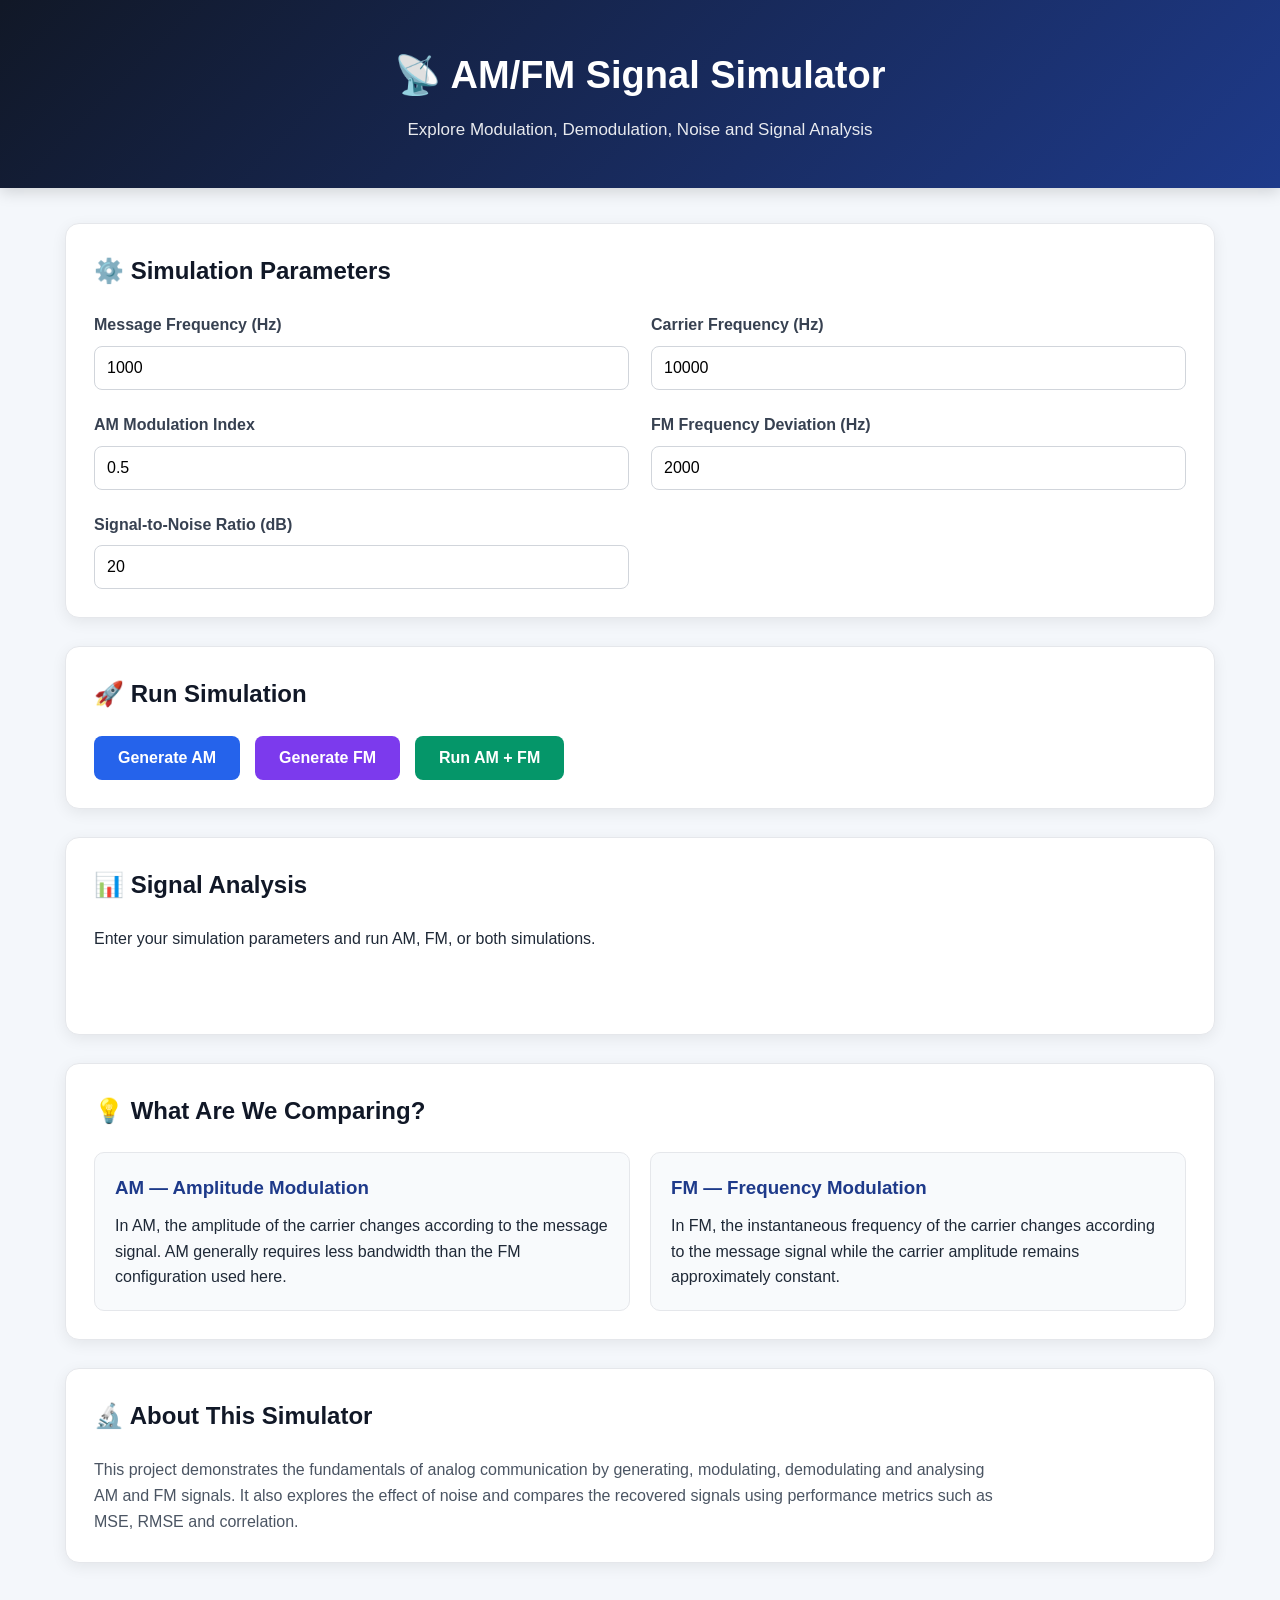
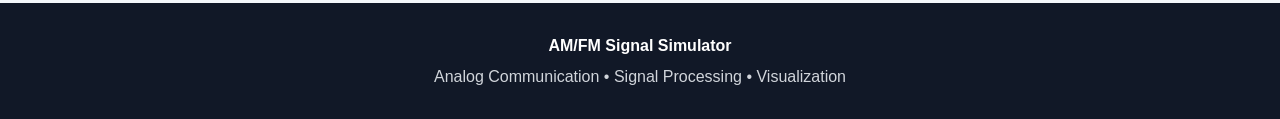
==== index.html @ a9221f55 "Move website files to repository root for GitHub Pages" ====
<!DOCTYPE html>
<html lang="en">

<head>
    <meta charset="UTF-8">
    <meta name="viewport" content="width=device-width, initial-scale=1.0">

    <title>AM/FM Signal Simulator</title>

    <link rel="stylesheet" href="style.css">
</head>

<body>

    <!-- ==========================================
         HEADER
    =========================================== -->

    <header>

        <div class="header-content">

            <h1>📡 AM/FM Signal Simulator</h1>

            <p>
                Explore Modulation, Demodulation,
                Noise and Signal Analysis
            </p>

        </div>

    </header>


    <main>

        <!-- ==========================================
             SIMULATION PARAMETERS
        =========================================== -->

        <section class="card">

            <h2>⚙️ Simulation Parameters</h2>

            <div class="controls">

                <div class="control">

                    <label for="messageFrequency">
                        Message Frequency (Hz)
                    </label>

                    <input
                        type="number"
                        id="messageFrequency"
                        value="1000"
                        min="1"
                    >

                </div>


                <div class="control">

                    <label for="carrierFrequency">
                        Carrier Frequency (Hz)
                    </label>

                    <input
                        type="number"
                        id="carrierFrequency"
                        value="10000"
                        min="1"
                    >

                </div>


                <div class="control">

                    <label for="amIndex">
                        AM Modulation Index
                    </label>

                    <input
                        type="number"
                        id="amIndex"
                        value="0.5"
                        min="0"
                        step="0.1"
                    >

                </div>


                <div class="control">

                    <label for="frequencyDeviation">
                        FM Frequency Deviation (Hz)
                    </label>

                    <input
                        type="number"
                        id="frequencyDeviation"
                        value="2000"
                        min="0"
                    >

                </div>


                <div class="control">

                    <label for="snr">
                        Signal-to-Noise Ratio (dB)
                    </label>

                    <input
                        type="number"
                        id="snr"
                        value="20"
                    >

                </div>

            </div>

        </section>


        <!-- ==========================================
             SIMULATION BUTTONS
        =========================================== -->

        <section class="card">

            <h2>🚀 Run Simulation</h2>

            <div class="buttons">

                <button
                    class="am-button"
                    onclick="runAM()"
                >
                    Generate AM
                </button>


                <button
                    class="fm-button"
                    onclick="runFM()"
                >
                    Generate FM
                </button>


                <button
                    class="both-button"
                    onclick="runBoth()"
                >
                    Run AM + FM
                </button>

            </div>

        </section>


        <!-- ==========================================
             RESULTS
        =========================================== -->

        <section class="card">

            <h2>📊 Signal Analysis</h2>

            <div id="results">

                <p>
                    Enter your simulation parameters and
                    run AM, FM, or both simulations.
                </p>

            </div>

        </section>


        <!-- ==========================================
             AM SECTION
        =========================================== -->

        <section class="card" id="amSection" style="display: none;">

            <h2>〰️ AM Signal Visualization</h2>

 <div class="graph-container">

    <div class="graph-box">
        <h3>Message Signal</h3>
        <canvas id="messageGraph"></canvas>
    </div>

    <div class="graph-box">
        <h3>AM Modulated Signal</h3>
        <canvas id="amGraph"></canvas>
    </div>

    <div class="graph-box">
        <h3>AM Signal with Noise</h3>
        <canvas id="amNoiseGraph"></canvas>
    </div>

    <div class="graph-box">
        <h3>AM Demodulated Signal</h3>
        <canvas id="amDemodulatedGraph"></canvas>
    </div>

    <div class="graph-box">
        <h3>AM Demodulated Signal with Noise</h3>
        <canvas id="amNoisyDemodulatedGraph"></canvas>
    </div>

</div>

            </div>

        </section>


        <!-- ==========================================
             FM SECTION
        =========================================== -->

        <section class="card" id="fmSection" style="display: none;">

            <h2>〰️ FM Signal Visualization</h2>

            <div class="graph-container">

    <div class="graph-box">
        <h3>Message Signal</h3>
        <canvas id="fmMessageGraph"></canvas>
    </div>

    <div class="graph-box">
        <h3>FM Modulated Signal</h3>
        <canvas id="fmGraph"></canvas>
    </div>

    <div class="graph-box">
        <h3>FM Signal with Noise</h3>
        <canvas id="fmNoiseGraph"></canvas>
    </div>

    <div class="graph-box">
        <h3>FM Demodulated Signal</h3>
        <canvas id="fmDemodulatedGraph"></canvas>
    </div>

    <div class="graph-box">
        <h3>FM Demodulated Signal with Noise</h3>
        <canvas id="fmNoisyDemodulatedGraph"></canvas>

                </div>

            </div>

        </section>


<!-- ==========================================
     COMPARISON SECTION
=========================================== -->

<section
    class="card"
    id="comparisonSection"
    style="display: none;"
>

    <h2>📊 AM vs FM Comparison</h2>

    <div class="graph-container">

        <div class="graph-box">

            <h3>
                Original vs AM vs FM Demodulated
            </h3>

            <canvas
                id="comparisonGraph"
            ></canvas>

        </div>


        <div class="graph-box">

            <h3>
                Noisy AM vs Noisy FM Recovery
            </h3>

            <canvas
                id="fmComparisonGraph"
            ></canvas>

        </div>

    </div>
<div class="graph-box">

    <h3>MSE Comparison</h3>

    <canvas id="mseComparisonGraph"></canvas>

</div>
<div class="graph-box">

    <h3>RMSE Comparison</h3>

    <canvas id="rmseComparisonGraph"></canvas>

</div>
<div class="graph-box">

    <h3>Correlation Comparison</h3>

    <canvas id="correlationComparisonGraph"></canvas>

</div>
<div class="graph-box">

    <h3>Noise Impact on Correlation</h3>

    <canvas id="noiseImpactGraph"></canvas>

</div>

<div class="final-result" id="finalResult">

    <h3>🏆 Final Result</h3>

    <p id="finalResultText">
        Run AM + FM to see the final comparison.
    </p>

</div>

</section>

        <!-- ==========================================
             EXPLANATION
        =========================================== -->

        <section class="card">

            <h2>💡 What Are We Comparing?</h2>

            <div class="explanation">

                <div>

                    <h3>AM — Amplitude Modulation</h3>

                    <p>
                        In AM, the amplitude of the carrier
                        changes according to the message signal.
                        AM generally requires less bandwidth
                        than the FM configuration used here.
                    </p>

                </div>


                <div>

                    <h3>FM — Frequency Modulation</h3>

                    <p>
                        In FM, the instantaneous frequency
                        of the carrier changes according to
                        the message signal while the carrier
                        amplitude remains approximately constant.
                    </p>

                </div>

            </div>

        </section>


        <!-- ==========================================
             PROJECT SUMMARY
        =========================================== -->

        <section class="card">

            <h2>🔬 About This Simulator</h2>

            <p class="about-text">

                This project demonstrates the fundamentals of
                analog communication by generating, modulating,
                demodulating and analysing AM and FM signals.

                It also explores the effect of noise and compares
                the recovered signals using performance metrics
                such as MSE, RMSE and correlation.

            </p>

        </section>

    </main>


    <!-- ==========================================
         FOOTER
    =========================================== -->

    <footer>

        <p>
            AM/FM Signal Simulator
        </p>

        <p>
            Analog Communication • Signal Processing • Visualization
        </p>

    </footer>


    <script src="script.js"></script>

</body>

</html>
---- style.css ----
/* ==========================================
   GLOBAL STYLES
========================================== */

* {
    box-sizing: border-box;
    margin: 0;
    padding: 0;
}

body {
    font-family: Arial, sans-serif;
    background: #f4f7fb;
    color: #1f2937;
    line-height: 1.6;
}


/* ==========================================
   HEADER
========================================== */

header {
    background: linear-gradient(
        135deg,
        #111827,
        #1e3a8a
    );

    color: white;
    text-align: center;

    padding: 45px 20px;

    box-shadow:
        0 4px 15px rgba(0, 0, 0, 0.15);
}

.header-content {
    max-width: 900px;
    margin: auto;
}

header h1 {
    font-size: 38px;
    margin-bottom: 10px;
}

header p {
    font-size: 17px;
    opacity: 0.9;
}


/* ==========================================
   MAIN CONTENT
========================================== */

main {
    width: 92%;
    max-width: 1150px;
    margin: 35px auto;
}


/* ==========================================
   CARDS
========================================== */

.card {
    background: white;

    padding: 28px;

    margin-bottom: 28px;

    border-radius: 14px;

    box-shadow:
        0 4px 15px rgba(0, 0, 0, 0.07);

    border: 1px solid #e5e7eb;
}

.card h2 {
    margin-bottom: 22px;

    color: #111827;

    font-size: 24px;
}


/* ==========================================
   SIMULATION CONTROLS
========================================== */

.controls {
    display: grid;

    grid-template-columns:
        repeat(2, 1fr);

    gap: 22px;
}

.control {
    display: flex;
    flex-direction: column;

    gap: 8px;
}

.control label {
    font-weight: bold;
    color: #374151;
}

.control input {
    padding: 12px;

    border:
        1px solid #d1d5db;

    border-radius: 8px;

    font-size: 16px;

    outline: none;

    transition: 0.2s;
}

.control input:focus {
    border-color: #2563eb;

    box-shadow:
        0 0 0 3px
        rgba(37, 99, 235, 0.12);
}


/* ==========================================
   BUTTONS
========================================== */

.buttons {
    display: flex;

    gap: 15px;

    flex-wrap: wrap;
}

button {
    padding: 13px 24px;

    border: none;

    border-radius: 8px;

    color: white;

    font-size: 16px;

    font-weight: bold;

    cursor: pointer;

    transition:
        transform 0.15s,
        box-shadow 0.15s,
        opacity 0.15s;
}

button:hover {
    transform: translateY(-2px);

    box-shadow:
        0 5px 12px
        rgba(0, 0, 0, 0.15);
}

button:active {
    transform: translateY(0);
}


/* AM button */

.am-button {
    background: #2563eb;
}

.am-button:hover {
    background: #1d4ed8;
}


/* FM button */

.fm-button {
    background: #7c3aed;
}

.fm-button:hover {
    background: #6d28d9;
}


/* Both button */

.both-button {
    background: #059669;
}

.both-button:hover {
    background: #047857;
}


/* ==========================================
   RESULTS
========================================== */

#results {
    min-height: 80px;
}

#results h2 {
    margin-bottom: 20px;
}

.result-grid {
    display: grid;

    grid-template-columns:
        repeat(3, 1fr);

    gap: 16px;
}

.result-card {
    background: #f8fafc;

    border:
        1px solid #e5e7eb;

    border-radius: 10px;

    padding: 18px;

    display: flex;

    flex-direction: column;

    gap: 5px;
}

.result-card span {
    color: #6b7280;

    font-size: 14px;
}

.result-card strong {
    font-size: 20px;

    color: #111827;
}


/* ==========================================
   COMPARISON TABLE
========================================== */

.comparison-table {
    overflow-x: auto;
}

.comparison-table table {
    width: 100%;

    border-collapse: collapse;

    margin-top: 10px;
}

.comparison-table th,
.comparison-table td {
    padding: 14px;

    text-align: center;

    border:
        1px solid #e5e7eb;
}

.comparison-table th {
    background: #1e3a8a;

    color: white;

    font-weight: bold;
}

.comparison-table td:first-child {
    font-weight: bold;

    text-align: left;

    background: #f8fafc;
}


/* ==========================================
   COMPARISON MESSAGE
========================================== */

.comparison-message {
    margin-top: 25px;

    padding: 20px;

    background: #eff6ff;

    border-left:
        5px solid #2563eb;

    border-radius: 8px;
}

.comparison-message h3 {
    margin-bottom: 10px;

    color: #1e3a8a;
}


/* ==========================================
   GRAPH SECTION
========================================== */

.graph-container {
    display: grid;

    grid-template-columns:
        1fr;

    gap: 25px;
}

.graph-box {
    background: #f8fafc;

    padding: 18px;

    border:
        1px solid #e5e7eb;

    border-radius: 10px;
}

.graph-box h3 {
    margin-bottom: 10px;

    color: #374151;

    font-size: 17px;
}

canvas {
    display: block;

    width: 100%;

    height: 300px;

    background: white;

    border-radius: 6px;
}


/* ==========================================
   EXPLANATION
========================================== */

.explanation {
    display: grid;

    grid-template-columns:
        repeat(2, 1fr);

    gap: 20px;
}

.explanation > div {
    background: #f8fafc;

    padding: 20px;

    border-radius: 10px;

    border:
        1px solid #e5e7eb;
}

.explanation h3 {
    margin-bottom: 10px;

    color: #1e3a8a;
}


/* ==========================================
   ABOUT SECTION
========================================== */

.about-text {
    color: #4b5563;

    font-size: 16px;

    max-width: 900px;
}


/* ==========================================
   FOOTER
========================================== */

footer {
    text-align: center;

    padding: 30px 20px;

    background: #111827;

    color: #d1d5db;

    margin-top: 40px;
}

footer p:first-child {
    font-weight: bold;

    color: white;

    margin-bottom: 5px;
}


/* ==========================================
   RESPONSIVE DESIGN
========================================== */

@media (max-width: 800px) {

    header h1 {
        font-size: 30px;
    }

    .controls {
        grid-template-columns: 1fr;
    }

    .result-grid {
        grid-template-columns:
            repeat(2, 1fr);
    }

    .explanation {
        grid-template-columns: 1fr;
    }
}


@media (max-width: 550px) {

    main {
        width: 95%;
    }

    .card {
        padding: 20px;
    }

    header {
        padding: 35px 15px;
    }

    header h1 {
        font-size: 25px;
    }

    .buttons {
        flex-direction: column;
    }

    button {
        width: 100%;
    }

    .result-grid {
        grid-template-columns: 1fr;
    }

    canvas {
        height: 250px;
    }
}
/* ==========================================
   FINAL RESULT CARD
========================================== */

.final-result {
    margin-top: 30px;
    padding: 24px;

    background: #f0fdf4;

    border: 1px solid #86efac;
    border-left: 6px solid #22c55e;

    border-radius: 12px;

    text-align: center;
}

.final-result h3 {
    margin-bottom: 10px;

    color: #166534;

    font-size: 22px;
}

.final-result p {
    color: #374151;

    font-size: 16px;

    line-height: 1.6;
}
/* ==========================================
   FINAL RESULT STATES
========================================== */

.final-result.fm-winner {
    background: #f0fdf4;
    border-color: #86efac;
    border-left-color: #22c55e;
}

.final-result.fm-winner h3 {
    color: #166534;
}


.final-result.am-winner {
    background: #faf5ff;
    border-color: #d8b4fe;
    border-left-color: #a855f7;
}

.final-result.am-winner h3 {
    color: #7e22ce;
}
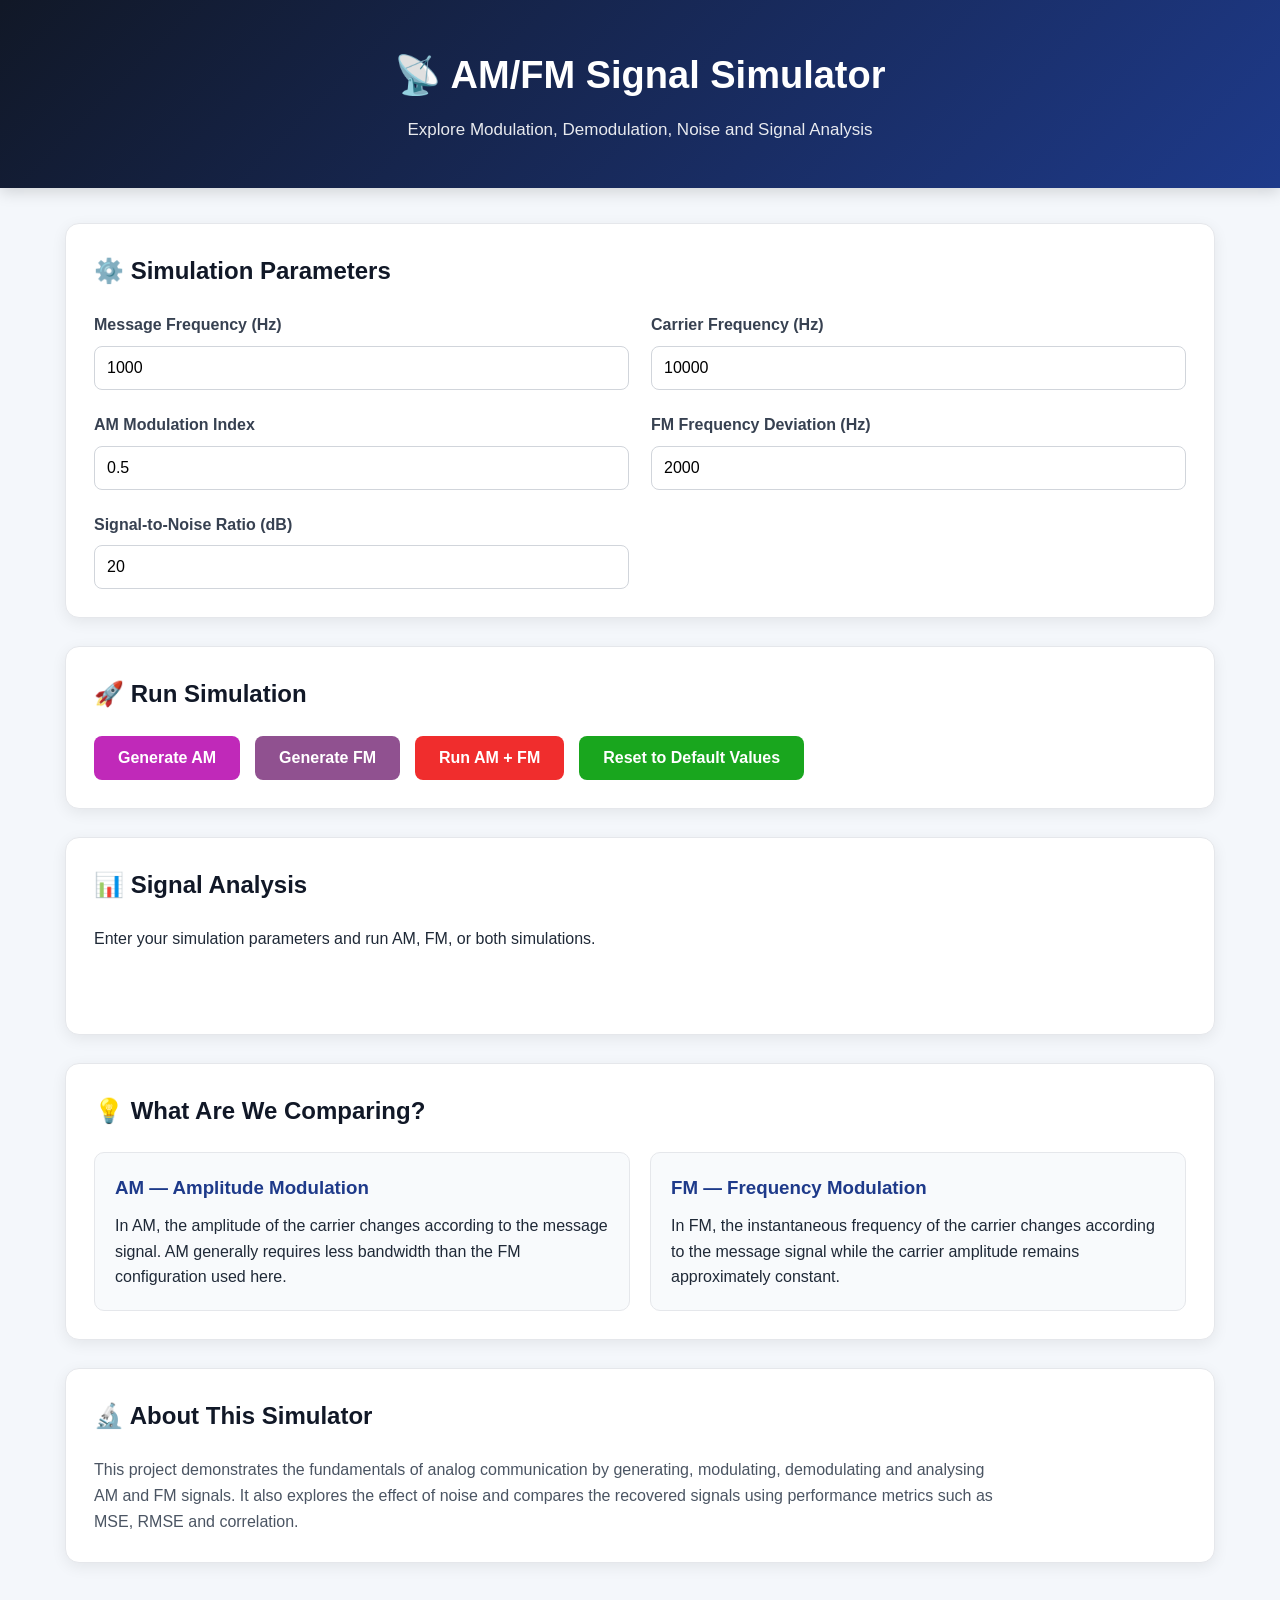
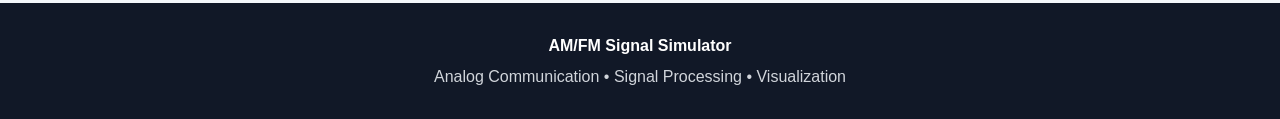
==== commit d4088619: "Add reset button and update graph styling" ====
--- a/index.html
+++ b/index.html
@@ -161,6 +161,13 @@
                     Run AM + FM
                 </button>
 
+            <button
+    class="reset-button"
+    onclick="resetParameters()"
+>
+    Reset to Default Values
+</button>
+
             </div>
 
         </section>
--- a/style.css
+++ b/style.css
@@ -132,7 +132,7 @@
 }
 
 .control input:focus {
-    border-color: #2563eb;
+    border-color: #1875ab;
 
     box-shadow:
         0 0 0 3px
@@ -189,18 +189,18 @@
 /* AM button */
 
 .am-button {
-    background: #2563eb;
+    background: #c029b9;
 }
 
 .am-button:hover {
-    background: #1d4ed8;
+    background: #8aa0db;
 }
 
 
 /* FM button */
 
 .fm-button {
-    background: #7c3aed;
+    background: #905190;
 }
 
 .fm-button:hover {
@@ -211,7 +211,7 @@
 /* Both button */
 
 .both-button {
-    background: #059669;
+    background: #f02d2d;
 }
 
 .both-button:hover {
@@ -566,4 +566,15 @@
 
 .final-result.am-winner h3 {
     color: #7e22ce;
+}
+/* ==========================================
+   RESET BUTTON
+========================================== */
+
+.reset-button {
+    background: #19a61e;
+}
+
+.reset-button:hover {
+    background: #7565a3;
 }
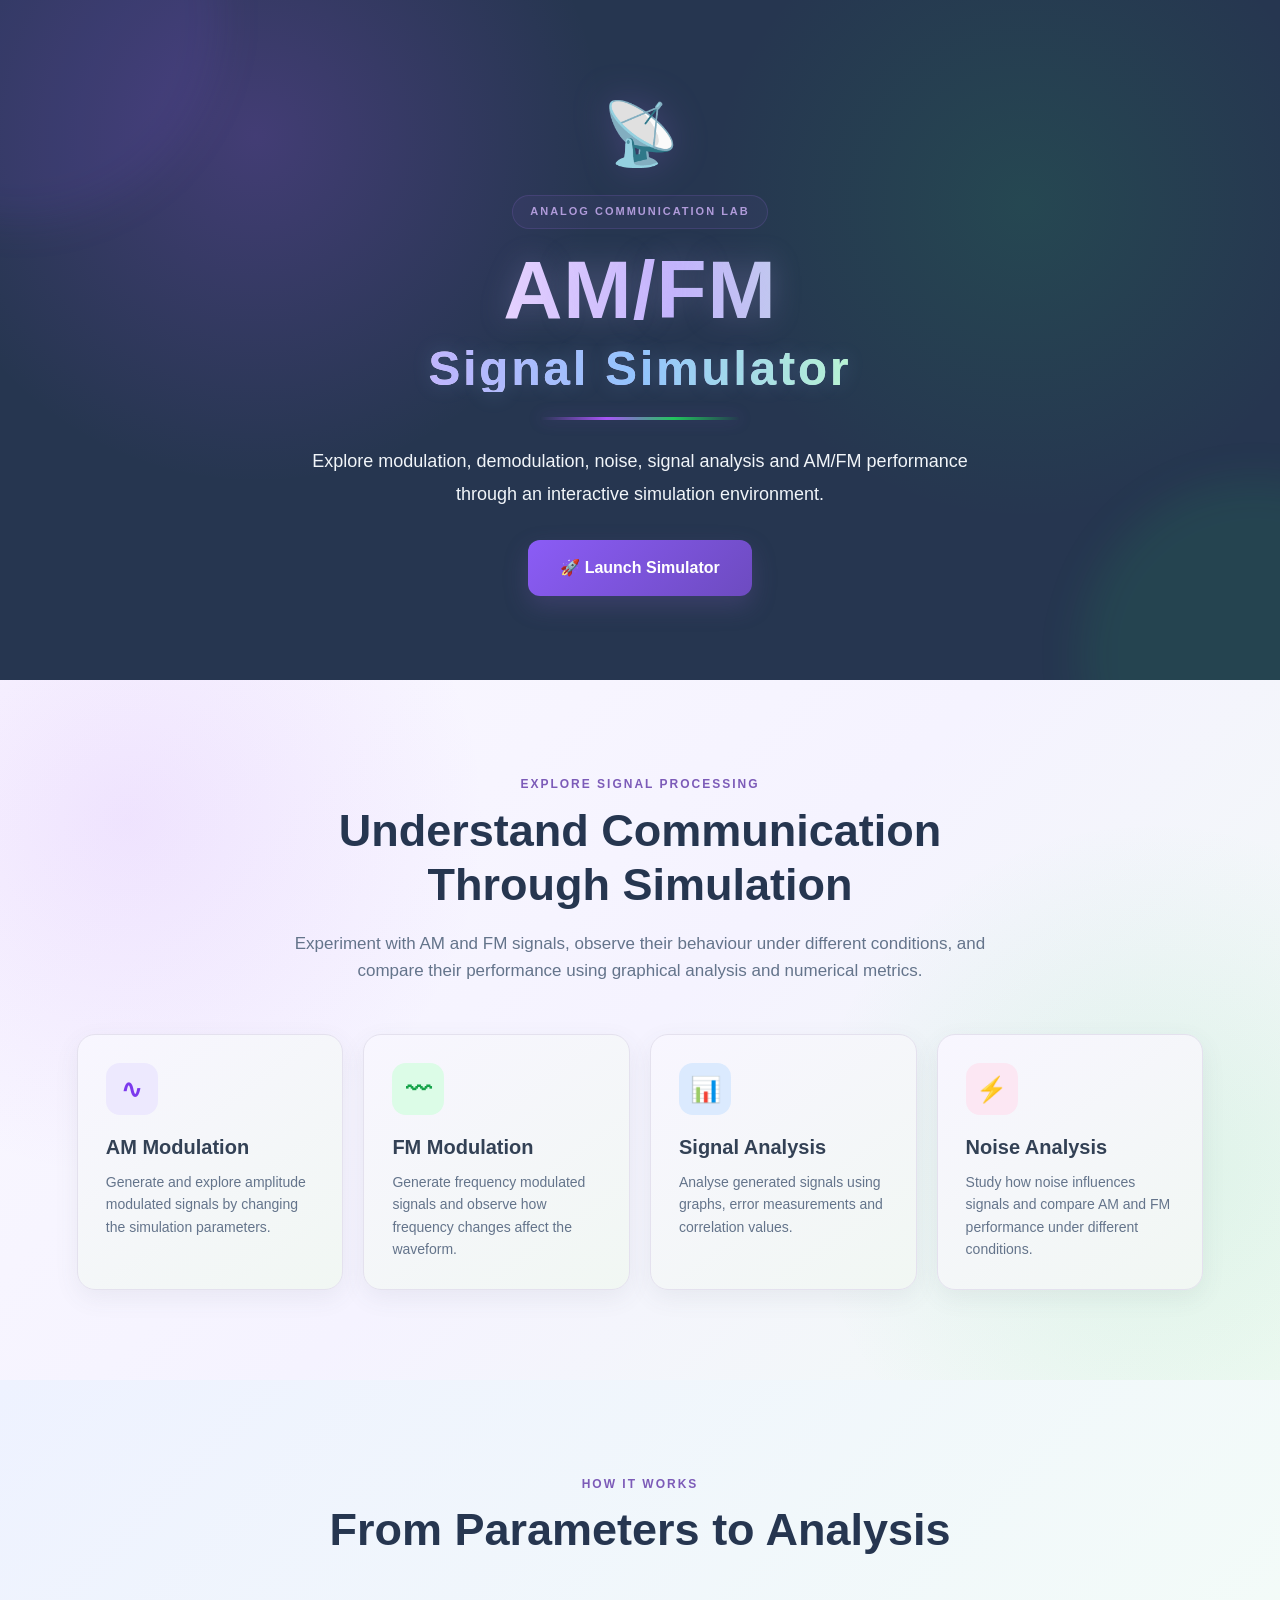
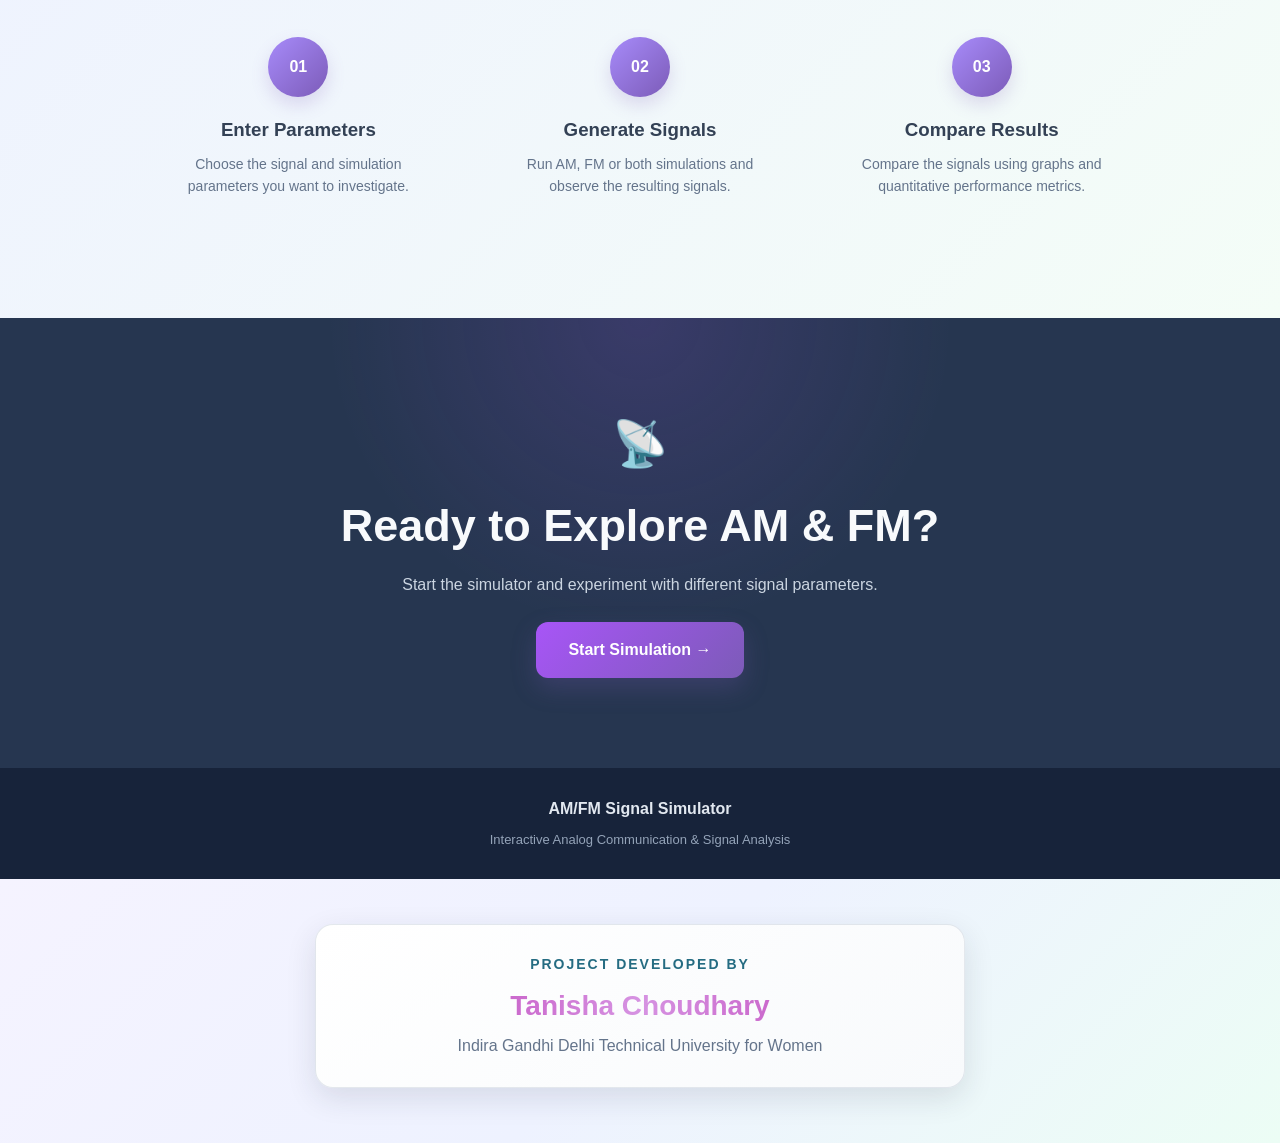
==== commit d9f12cc1: "description" ====
--- a/index.html
+++ b/index.html
@@ -7,421 +7,265 @@
 
     <title>AM/FM Signal Simulator</title>
 
-    <link rel="stylesheet" href="style.css">
+    <link rel="stylesheet" href="landing.css">
 </head>
 
 <body>
 
     <!-- ==========================================
-         HEADER
-    =========================================== -->
-
-    <header>
-
-        <div class="header-content">
-
-            <h1>📡 AM/FM Signal Simulator</h1>
+         HERO SECTION
+    =========================================== -->
+
+    <section class="hero">
+
+        <div class="hero-content">
+
+            <div class="hero-icon">
+                📡
+            </div>
+
+            <div class="badge">
+                ANALOG COMMUNICATION LAB
+            </div>
+
+            <h1>
+                AM/FM
+                <span>Signal Simulator</span>
+            </h1>
+
+            <div class="title-line"></div>
+
+            <p class="hero-description">
+                Explore modulation, demodulation, noise,
+                signal analysis and AM/FM performance
+                through an interactive simulation environment.
+            </p>
+
+            <a href="simulator.html" class="launch-button">
+                🚀 Launch Simulator
+            </a>
+
+        </div>
+
+    </section>
+
+
+    <!-- ==========================================
+         INTRODUCTION
+    =========================================== -->
+
+    <section class="intro">
+
+        <div class="section-heading">
+
+            <span>EXPLORE SIGNAL PROCESSING</span>
+
+            <h2>
+                Understand Communication
+                Through Simulation
+            </h2>
 
             <p>
-                Explore Modulation, Demodulation,
-                Noise and Signal Analysis
+                Experiment with AM and FM signals, observe
+                their behaviour under different conditions,
+                and compare their performance using
+                graphical analysis and numerical metrics.
             </p>
 
         </div>
 
-    </header>
-
-
-    <main>
 
         <!-- ==========================================
-             SIMULATION PARAMETERS
+             FEATURE CARDS
         =========================================== -->
 
-        <section class="card">
-
-            <h2>⚙️ Simulation Parameters</h2>
-
-            <div class="controls">
-
-                <div class="control">
-
-                    <label for="messageFrequency">
-                        Message Frequency (Hz)
-                    </label>
-
-                    <input
-                        type="number"
-                        id="messageFrequency"
-                        value="1000"
-                        min="1"
-                    >
-
-                </div>
-
-
-                <div class="control">
-
-                    <label for="carrierFrequency">
-                        Carrier Frequency (Hz)
-                    </label>
-
-                    <input
-                        type="number"
-                        id="carrierFrequency"
-                        value="10000"
-                        min="1"
-                    >
-
-                </div>
-
-
-                <div class="control">
-
-                    <label for="amIndex">
-                        AM Modulation Index
-                    </label>
-
-                    <input
-                        type="number"
-                        id="amIndex"
-                        value="0.5"
-                        min="0"
-                        step="0.1"
-                    >
-
-                </div>
-
-
-                <div class="control">
-
-                    <label for="frequencyDeviation">
-                        FM Frequency Deviation (Hz)
-                    </label>
-
-                    <input
-                        type="number"
-                        id="frequencyDeviation"
-                        value="2000"
-                        min="0"
-                    >
-
-                </div>
-
-
-                <div class="control">
-
-                    <label for="snr">
-                        Signal-to-Noise Ratio (dB)
-                    </label>
-
-                    <input
-                        type="number"
-                        id="snr"
-                        value="20"
-                    >
-
-                </div>
-
-            </div>
-
-        </section>
-
-
-        <!-- ==========================================
-             SIMULATION BUTTONS
-        =========================================== -->
-
-        <section class="card">
-
-            <h2>🚀 Run Simulation</h2>
-
-            <div class="buttons">
-
-                <button
-                    class="am-button"
-                    onclick="runAM()"
-                >
-                    Generate AM
-                </button>
-
-
-                <button
-                    class="fm-button"
-                    onclick="runFM()"
-                >
-                    Generate FM
-                </button>
-
-
-                <button
-                    class="both-button"
-                    onclick="runBoth()"
-                >
-                    Run AM + FM
-                </button>
-
-            <button
-    class="reset-button"
-    onclick="resetParameters()"
->
-    Reset to Default Values
-</button>
-
-            </div>
-
-        </section>
-
-
-        <!-- ==========================================
-             RESULTS
-        =========================================== -->
-
-        <section class="card">
-
-            <h2>📊 Signal Analysis</h2>
-
-            <div id="results">
-
-                <p>
-                    Enter your simulation parameters and
-                    run AM, FM, or both simulations.
-                </p>
-
-            </div>
-
-        </section>
-
-
-        <!-- ==========================================
-             AM SECTION
-        =========================================== -->
-
-        <section class="card" id="amSection" style="display: none;">
-
-            <h2>〰️ AM Signal Visualization</h2>
-
- <div class="graph-container">
-
-    <div class="graph-box">
-        <h3>Message Signal</h3>
-        <canvas id="messageGraph"></canvas>
-    </div>
-
-    <div class="graph-box">
-        <h3>AM Modulated Signal</h3>
-        <canvas id="amGraph"></canvas>
-    </div>
-
-    <div class="graph-box">
-        <h3>AM Signal with Noise</h3>
-        <canvas id="amNoiseGraph"></canvas>
-    </div>
-
-    <div class="graph-box">
-        <h3>AM Demodulated Signal</h3>
-        <canvas id="amDemodulatedGraph"></canvas>
-    </div>
-
-    <div class="graph-box">
-        <h3>AM Demodulated Signal with Noise</h3>
-        <canvas id="amNoisyDemodulatedGraph"></canvas>
-    </div>
-
-</div>
-
-            </div>
-
-        </section>
-
-
-        <!-- ==========================================
-             FM SECTION
-        =========================================== -->
-
-        <section class="card" id="fmSection" style="display: none;">
-
-            <h2>〰️ FM Signal Visualization</h2>
-
-            <div class="graph-container">
-
-    <div class="graph-box">
-        <h3>Message Signal</h3>
-        <canvas id="fmMessageGraph"></canvas>
-    </div>
-
-    <div class="graph-box">
-        <h3>FM Modulated Signal</h3>
-        <canvas id="fmGraph"></canvas>
-    </div>
-
-    <div class="graph-box">
-        <h3>FM Signal with Noise</h3>
-        <canvas id="fmNoiseGraph"></canvas>
-    </div>
-
-    <div class="graph-box">
-        <h3>FM Demodulated Signal</h3>
-        <canvas id="fmDemodulatedGraph"></canvas>
-    </div>
-
-    <div class="graph-box">
-        <h3>FM Demodulated Signal with Noise</h3>
-        <canvas id="fmNoisyDemodulatedGraph"></canvas>
-
-                </div>
-
-            </div>
-
-        </section>
-
-
-<!-- ==========================================
-     COMPARISON SECTION
-=========================================== -->
-
-<section
-    class="card"
-    id="comparisonSection"
-    style="display: none;"
->
-
-    <h2>📊 AM vs FM Comparison</h2>
-
-    <div class="graph-container">
-
-        <div class="graph-box">
-
-            <h3>
-                Original vs AM vs FM Demodulated
-            </h3>
-
-            <canvas
-                id="comparisonGraph"
-            ></canvas>
-
-        </div>
-
-
-        <div class="graph-box">
-
-            <h3>
-                Noisy AM vs Noisy FM Recovery
-            </h3>
-
-            <canvas
-                id="fmComparisonGraph"
-            ></canvas>
-
-        </div>
-
-    </div>
-<div class="graph-box">
-
-    <h3>MSE Comparison</h3>
-
-    <canvas id="mseComparisonGraph"></canvas>
-
-</div>
-<div class="graph-box">
-
-    <h3>RMSE Comparison</h3>
-
-    <canvas id="rmseComparisonGraph"></canvas>
-
-</div>
-<div class="graph-box">
-
-    <h3>Correlation Comparison</h3>
-
-    <canvas id="correlationComparisonGraph"></canvas>
-
-</div>
-<div class="graph-box">
-
-    <h3>Noise Impact on Correlation</h3>
-
-    <canvas id="noiseImpactGraph"></canvas>
-
-</div>
-
-<div class="final-result" id="finalResult">
-
-    <h3>🏆 Final Result</h3>
-
-    <p id="finalResultText">
-        Run AM + FM to see the final comparison.
-    </p>
-
-</div>
-
-</section>
-
-        <!-- ==========================================
-             EXPLANATION
-        =========================================== -->
-
-        <section class="card">
-
-            <h2>💡 What Are We Comparing?</h2>
-
-            <div class="explanation">
-
-                <div>
-
-                    <h3>AM — Amplitude Modulation</h3>
-
-                    <p>
-                        In AM, the amplitude of the carrier
-                        changes according to the message signal.
-                        AM generally requires less bandwidth
-                        than the FM configuration used here.
-                    </p>
-
-                </div>
-
-
-                <div>
-
-                    <h3>FM — Frequency Modulation</h3>
-
-                    <p>
-                        In FM, the instantaneous frequency
-                        of the carrier changes according to
-                        the message signal while the carrier
-                        amplitude remains approximately constant.
-                    </p>
-
-                </div>
-
-            </div>
-
-        </section>
-
-
-        <!-- ==========================================
-             PROJECT SUMMARY
-        =========================================== -->
-
-        <section class="card">
-
-            <h2>🔬 About This Simulator</h2>
-
-            <p class="about-text">
-
-                This project demonstrates the fundamentals of
-                analog communication by generating, modulating,
-                demodulating and analysing AM and FM signals.
-
-                It also explores the effect of noise and compares
-                the recovered signals using performance metrics
-                such as MSE, RMSE and correlation.
-
+        <div class="features">
+
+            <a href="https://en.wikipedia.org/wiki/Amplitude_modulation"
+               target="_blank"
+               class="feature-card">
+
+                <div class="feature-icon purple">
+                    ∿
+                </div>
+
+                <h3>AM Modulation</h3>
+
+                <p>
+                    Generate and explore amplitude
+                    modulated signals by changing
+                    the simulation parameters.
+                </p>
+
+            </a>
+
+
+            <a href="https://en.wikipedia.org/wiki/Frequency_modulation"
+               target="_blank"
+               class="feature-card">
+
+                <div class="feature-icon green">
+                    〰
+                </div>
+
+                <h3>FM Modulation</h3>
+
+                <p>
+                    Generate frequency modulated
+                    signals and observe how frequency
+                    changes affect the waveform.
+                </p>
+
+            </a>
+
+
+            <a href="https://en.wikipedia.org/wiki/Signal_processing"
+               target="_blank"
+               class="feature-card">
+
+                <div class="feature-icon blue">
+                    📊
+                </div>
+
+                <h3>Signal Analysis</h3>
+
+                <p>
+                    Analyse generated signals using
+                    graphs, error measurements and
+                    correlation values.
+                </p>
+
+            </a>
+
+
+            <a href="https://en.wikipedia.org/wiki/Noise"
+               target="_blank"
+               class="feature-card">
+
+                <div class="feature-icon pink">
+                    ⚡
+                </div>
+
+                <h3>Noise Analysis</h3>
+
+                <p>
+                    Study how noise influences signals
+                    and compare AM and FM performance
+                    under different conditions.
+                </p>
+
+            </a>
+
+        </div>
+
+    </section>
+
+
+    <!-- ==========================================
+         HOW IT WORKS
+    =========================================== -->
+
+    <section class="process">
+
+        <div class="section-heading">
+
+            <span>HOW IT WORKS</span>
+
+            <h2>
+                From Parameters to Analysis
+            </h2>
+
+        </div>
+
+
+        <div class="steps">
+
+            <div class="step">
+
+                <div class="step-number">
+                    01
+                </div>
+
+                <h3>
+                    Enter Parameters
+                </h3>
+
+                <p>
+                    Choose the signal and simulation
+                    parameters you want to investigate.
+                </p>
+
+            </div>
+
+
+            <div class="step">
+
+                <div class="step-number">
+                    02
+                </div>
+
+                <h3>
+                    Generate Signals
+                </h3>
+
+                <p>
+                    Run AM, FM or both simulations
+                    and observe the resulting signals.
+                </p>
+
+            </div>
+
+
+            <div class="step">
+
+                <div class="step-number">
+                    03
+                </div>
+
+                <h3>
+                    Compare Results
+                </h3>
+
+                <p>
+                    Compare the signals using graphs
+                    and quantitative performance metrics.
+                </p>
+
+            </div>
+
+        </div>
+
+    </section>
+
+
+    <!-- ==========================================
+         CALL TO ACTION
+    =========================================== -->
+
+    <section class="cta">
+
+        <div class="cta-content">
+
+            <div class="cta-icon">
+                📡
+            </div>
+
+            <h2>
+                Ready to Explore AM & FM?
+            </h2>
+
+            <p>
+                Start the simulator and experiment
+                with different signal parameters.
             </p>
 
-        </section>
-
-    </main>
+            <a href="simulator.html" class="launch-button">
+                Start Simulation →
+            </a>
+
+        </div>
+
+    </section>
 
 
     <!-- ==========================================
@@ -434,14 +278,21 @@
             AM/FM Signal Simulator
         </p>
 
-        <p>
-            Analog Communication • Signal Processing • Visualization
-        </p>
+        <span>
+            Interactive Analog Communication & Signal Analysis
+        </span>
 
     </footer>
 
-
-    <script src="script.js"></script>
+    <section class="developer-section">
+        <div class="developer-card">
+            <div class="developer-label">PROJECT DEVELOPED BY</div>
+
+            <h2>Tanisha Choudhary</h2>
+
+            <p>Indira Gandhi Delhi Technical University for Women</p>
+        </div>
+    </section>
 
 </body>
 
--- a/landing.css
+++ b/landing.css
@@ -0,0 +1,823 @@
+/* ==========================================
+   GLOBAL
+========================================== */
+
+* {
+    box-sizing: border-box;
+    margin: 0;
+    padding: 0;
+}
+
+html {
+    scroll-behavior: smooth;
+}
+
+body {
+    font-family: "Segoe UI", Arial, sans-serif;
+
+    color: #1f2937;
+
+    background:
+        linear-gradient(
+            135deg,
+            #f3f0ff,
+            #eef7f1
+        );
+
+    line-height: 1.6;
+}
+
+
+/* ==========================================
+   HERO
+========================================== */
+
+.hero {
+    min-height: 680px;
+
+    display: flex;
+
+    align-items: center;
+
+    justify-content: center;
+
+    text-align: center;
+
+    position: relative;
+
+    overflow: hidden;
+
+    background:
+    radial-gradient(
+        circle at 20% 20%,
+        rgba(168, 85, 247, 0.22),
+        transparent 30%
+    ),
+    radial-gradient(
+        circle at 80% 30%,
+        rgba(34, 197, 94, 0.12),
+        transparent 28%
+    ),
+    #263650;
+
+    padding: 80px 20px;
+}
+
+
+/* Decorative circles */
+
+.hero::before,
+.hero::after {
+    content: "";
+
+    position: absolute;
+
+    border-radius: 50%;
+
+    pointer-events: none;
+}
+
+.hero::before {
+    width: 400px;
+    height: 400px;
+
+    left: -180px;
+    top: -180px;
+
+    background:
+        rgba(139, 92, 246, 0.10);
+
+    filter: blur(20px);
+}
+
+.hero::after {
+    width: 350px;
+    height: 350px;
+
+    right: -150px;
+    bottom: -150px;
+
+    background:
+        rgba(34, 197, 94, 0.10);
+
+    filter: blur(20px);
+}
+
+
+.hero-content {
+    position: relative;
+
+    z-index: 2;
+
+    max-width: 900px;
+}
+
+
+/* ==========================================
+   HERO ICON
+========================================== */
+
+.hero-icon {
+    font-size: 62px;
+
+    margin-bottom: 12px;
+
+    filter:
+        drop-shadow(
+            0 0 18px
+            rgba(124, 92, 184, 0.35)
+        );
+
+    animation:
+        pulse 2.5s ease-in-out infinite;
+}
+
+
+/* ==========================================
+   BADGE
+========================================== */
+
+.badge {
+    display: inline-block;
+
+    padding: 7px 17px;
+
+    margin-bottom: 20px;
+
+    border-radius: 50px;
+
+    background:
+        rgba(124, 92, 184, 0.09);
+
+    border:
+        1px solid
+        rgba(124, 92, 184, 0.25);
+
+    color: #b09bda;
+
+    font-size: 11px;
+
+    font-weight: 800;
+
+    letter-spacing: 2px;
+}
+
+
+/* ==========================================
+   HERO TITLE
+========================================== */
+
+.hero h1 {
+    display: flex;
+    flex-direction: column;
+    align-items: center;
+
+    gap: 4px;
+
+    font-size: clamp(48px, 8vw, 82px);
+
+    line-height: 1;
+
+    font-weight: 900;
+
+    letter-spacing: 1px;
+
+    background:
+        linear-gradient(
+            90deg,
+            #ffffff 0%,
+            #e9d5ff 30%,
+            #c4b5fd 55%,
+            #bbf7d0 100%
+        );
+
+    -webkit-background-clip: text;
+    background-clip: text;
+
+    -webkit-text-fill-color: transparent;
+
+    text-shadow:
+        0 0 30px
+        rgba(196, 181, 253, 0.25);
+}
+
+.hero h1 span {
+    font-size: 0.58em;
+
+    margin-top: 10px;
+
+    letter-spacing: 3px;
+
+    background:
+        linear-gradient(
+            90deg,
+            #c4b5fd,
+            #93c5fd,
+            #bbf7d0
+        );
+
+    -webkit-background-clip: text;
+    background-clip: text;
+
+    -webkit-text-fill-color: transparent;
+
+    text-shadow:
+        0 0 20px
+        rgba(147, 197, 253, 0.22);
+}
+
+
+/* ==========================================
+   TITLE LINE
+========================================== */
+
+.title-line {
+    width: 200px;
+
+    height: 3px;
+
+    margin: 25px auto;
+
+    border-radius: 50px;
+
+    background:
+        linear-gradient(
+            90deg,
+            transparent,
+            #a855f7,
+            #22c55e,
+            transparent
+        );
+
+    box-shadow:
+        0 0 15px
+        rgba(168, 85, 247, 0.25);
+}
+
+
+/* ==========================================
+   DESCRIPTION
+========================================== */
+
+.hero-description {
+    max-width: 700px;
+
+    margin: auto;
+
+    color: #f1f5f9;
+
+    font-size: 18px;
+
+    line-height: 1.8;
+}
+
+
+/* ==========================================
+   LAUNCH BUTTON
+========================================== */
+
+.launch-button {
+    display: inline-block;
+
+    margin-top: 30px;
+
+    padding: 15px 32px;
+
+    border-radius: 12px;
+
+    text-decoration: none;
+
+    color: white;
+
+    font-size: 16px;
+
+    font-weight: 800;
+
+    background:
+        linear-gradient(
+            135deg,
+            #8b5cf6,
+            #6d4bc0
+        );
+
+    box-shadow:
+        0 10px 25px
+        rgba(124, 92, 184, 0.25);
+
+    transition:
+        transform 0.2s,
+        box-shadow 0.2s;
+}
+
+.launch-button:hover {
+    transform: translateY(-4px);
+
+    box-shadow:
+        0 15px 30px
+        rgba(124, 92, 184, 0.32);
+}
+
+
+/* ==========================================
+   INTRO
+========================================== */
+
+.intro {
+    padding: 90px 6%;
+
+    background:
+        radial-gradient(
+            circle at 10% 20%,
+            rgba(168, 85, 247, 0.12),
+            transparent 28%
+        ),
+        radial-gradient(
+            circle at 90% 70%,
+            rgba(34, 197, 94, 0.10),
+            transparent 28%
+        ),
+        linear-gradient(
+            135deg,
+            #faf8ff,
+            #f5f3ff 50%,
+            #f1faf4
+        );
+
+    position: relative;
+
+    overflow: hidden;
+}
+
+.section-heading {
+    max-width: 750px;
+
+    margin: 0 auto 50px;
+
+    text-align: center;
+}
+
+.section-heading > span {
+    color: #7c5bb8;
+
+    font-size: 12px;
+
+    font-weight: 800;
+
+    letter-spacing: 2px;
+}
+
+.section-heading h2 {
+    margin-top: 8px;
+
+    font-size:
+        clamp(30px, 5vw, 45px);
+
+    color: #263650;
+
+    line-height: 1.2;
+}
+
+.section-heading p {
+    margin-top: 18px;
+
+    color: #64748b;
+
+    font-size: 17px;
+}
+
+
+/* ==========================================
+   FEATURE CARDS
+========================================== */
+
+.features {
+    max-width: 1150px;
+
+    margin: auto;
+
+    display: grid;
+
+    grid-template-columns:
+        repeat(4, 1fr);
+
+    gap: 20px;
+}
+
+.feature-card {
+    padding: 28px;
+
+    border-radius: 18px;
+
+    background:
+        linear-gradient(
+            145deg,
+            #f8f6ff,
+            #f1f7f3
+        );
+
+    border:
+        1px solid #e4e1ee;
+
+    box-shadow:
+        0 8px 25px
+        rgba(71, 85, 105, 0.08);
+
+    transition:
+        transform 0.2s,
+        box-shadow 0.2s;
+}
+
+.feature-card:hover {
+    transform: translateY(-7px);
+
+    box-shadow:
+        0 15px 30px
+        rgba(71, 85, 105, 0.13);
+}
+
+.feature-card h3 {
+    margin: 16px 0 8px;
+
+    color: #334155;
+
+    font-size: 20px;
+}
+
+.feature-card p {
+    color: #64748b;
+
+    font-size: 14px;
+}
+
+
+/* ==========================================
+   FEATURE ICONS
+========================================== */
+
+.feature-icon {
+    width: 52px;
+    height: 52px;
+
+    display: flex;
+
+    align-items: center;
+
+    justify-content: center;
+
+    border-radius: 14px;
+
+    font-size: 25px;
+
+    font-weight: bold;
+}
+
+.feature-icon.purple {
+    background: #ede9fe;
+    color: #7c3aed;
+}
+
+.feature-icon.green {
+    background: #dcfce7;
+    color: #16a34a;
+}
+
+.feature-icon.blue {
+    background: #dbeafe;
+    color: #2563eb;
+}
+
+.feature-icon.pink {
+    background: #fce7f3;
+    color: #db2777;
+}
+
+
+/* ==========================================
+   PROCESS
+========================================== */
+
+.process {
+    padding: 90px 6%;
+
+    background:
+        linear-gradient(
+            135deg,
+            #eef2ff,
+            #f4fdf7
+        );
+}
+
+.steps {
+    max-width: 1000px;
+
+    margin: auto;
+
+    display: grid;
+
+    grid-template-columns:
+        repeat(3, 1fr);
+
+    gap: 25px;
+}
+
+.step {
+    text-align: center;
+
+    padding: 30px;
+}
+
+.step-number {
+    width: 60px;
+    height: 60px;
+
+    display: flex;
+
+    align-items: center;
+
+    justify-content: center;
+
+    margin: auto;
+
+    border-radius: 50%;
+
+    background:
+        linear-gradient(
+            135deg,
+            #a78bfa,
+            #7c5bb8
+        );
+
+    color: white;
+
+    font-weight: 900;
+
+    box-shadow:
+        0 8px 18px
+        rgba(124, 92, 184, 0.20);
+}
+
+.step h3 {
+    margin-top: 18px;
+
+    color: #334155;
+}
+
+.step p {
+    margin-top: 8px;
+
+    color: #64748b;
+
+    font-size: 14px;
+}
+
+
+/* ==========================================
+   CTA
+========================================== */
+
+.cta {
+    padding: 90px 20px;
+
+    text-align: center;
+
+    background:
+        radial-gradient(
+            circle at 50% 0%,
+            rgba(168, 85, 247, 0.15),
+            transparent 40%
+        ),
+        #263650;
+
+    color: white;
+}
+
+.cta-icon {
+    font-size: 45px;
+
+    margin-bottom: 10px;
+}
+
+.cta h2 {
+    font-size:
+        clamp(30px, 5vw, 45px);
+
+    color: #f8fafc;
+}
+
+.cta p {
+    margin-top: 10px;
+
+    color: #cbd5e1;
+
+    font-size: 16px;
+}
+
+.cta .launch-button {
+    margin-top: 25px;
+
+    background:
+        linear-gradient(
+            135deg,
+            #a855f7,
+            #7c5bb8
+        );
+}
+
+
+/* ==========================================
+   FOOTER
+========================================== */
+
+footer {
+    padding: 28px 20px;
+
+    text-align: center;
+
+    background: #17233a;
+
+    color: #94a3b8;
+}
+
+footer p {
+    color: #e2e8f0;
+
+    font-weight: 700;
+
+    margin-bottom: 4px;
+}
+
+footer span {
+    font-size: 13px;
+}
+
+
+/* ==========================================
+   ANIMATION
+========================================== */
+
+@keyframes pulse {
+
+    0%,
+    100% {
+        transform: scale(1);
+
+        filter:
+            drop-shadow(
+                0 0 12px
+                rgba(124, 92, 184, 0.25)
+            );
+    }
+
+    50% {
+        transform: scale(1.08);
+
+        filter:
+            drop-shadow(
+                0 0 22px
+                rgba(124, 92, 184, 0.50)
+            );
+    }
+}
+
+
+/* ==========================================
+   RESPONSIVE
+========================================== */
+
+@media (max-width: 900px) {
+
+    .features {
+        grid-template-columns:
+            repeat(2, 1fr);
+    }
+
+    .steps {
+        grid-template-columns: 1fr;
+    }
+}
+
+
+@media (max-width: 600px) {
+
+    .hero {
+        min-height: 600px;
+
+        padding: 60px 20px;
+    }
+
+    .hero-icon {
+        font-size: 48px;
+    }
+
+    .hero h1 {
+        font-size: 45px;
+    }
+
+    .hero h1 span {
+        font-size: 0.58em;
+
+        letter-spacing: 1px;
+    }
+
+    .hero-description {
+        font-size: 15px;
+    }
+
+    .features {
+        grid-template-columns: 1fr;
+    }
+
+    .intro,
+    .process {
+        padding: 65px 6%;
+    }
+}
+/* ==========================================
+   DEVELOPER / PROJECT DETAILS
+========================================== */
+
+.developer-section {
+    padding: 45px 20px 55px;
+
+    text-align: center;
+
+    background:
+        linear-gradient(
+            135deg,
+            #f5f3ff,
+            #eef2ff,
+            #ecfdf5
+        );
+}
+
+.developer-card {
+    max-width: 650px;
+
+    margin: auto;
+
+    padding: 28px 30px;
+
+    background:
+        linear-gradient(
+            145deg,
+            #ffffff,
+            #f8fafc
+        );
+
+    border-radius: 18px;
+
+    border:
+        1px solid rgba(148, 163, 184, 0.25);
+
+    box-shadow:
+        0 10px 30px
+        rgba(30, 41, 59, 0.12);
+}
+
+.developer-label {
+    margin-bottom: 8px;
+
+    color: #256c82;
+
+    font-size: 14px;
+
+    font-weight: 800;
+
+    letter-spacing: 2px;
+}
+
+.developer-card h2 {
+    margin-bottom: 5px;
+
+    font-size: 28px;
+
+    font-weight: 800;
+
+    background:
+        linear-gradient(
+            90deg,
+            #bd36b2,
+            #d693e2,
+            #bd36b2
+        );
+
+    -webkit-background-clip: text;
+    background-clip: text;
+
+    -webkit-text-fill-color: transparent;
+}
+
+.developer-card p {
+    color: #64748b;
+
+    font-size: 16px;
+
+    font-weight: 500;
+
+    margin: 0;
+}
+.feature-card {
+    text-decoration: none;
+    color: inherit;
+    cursor: pointer;
+}
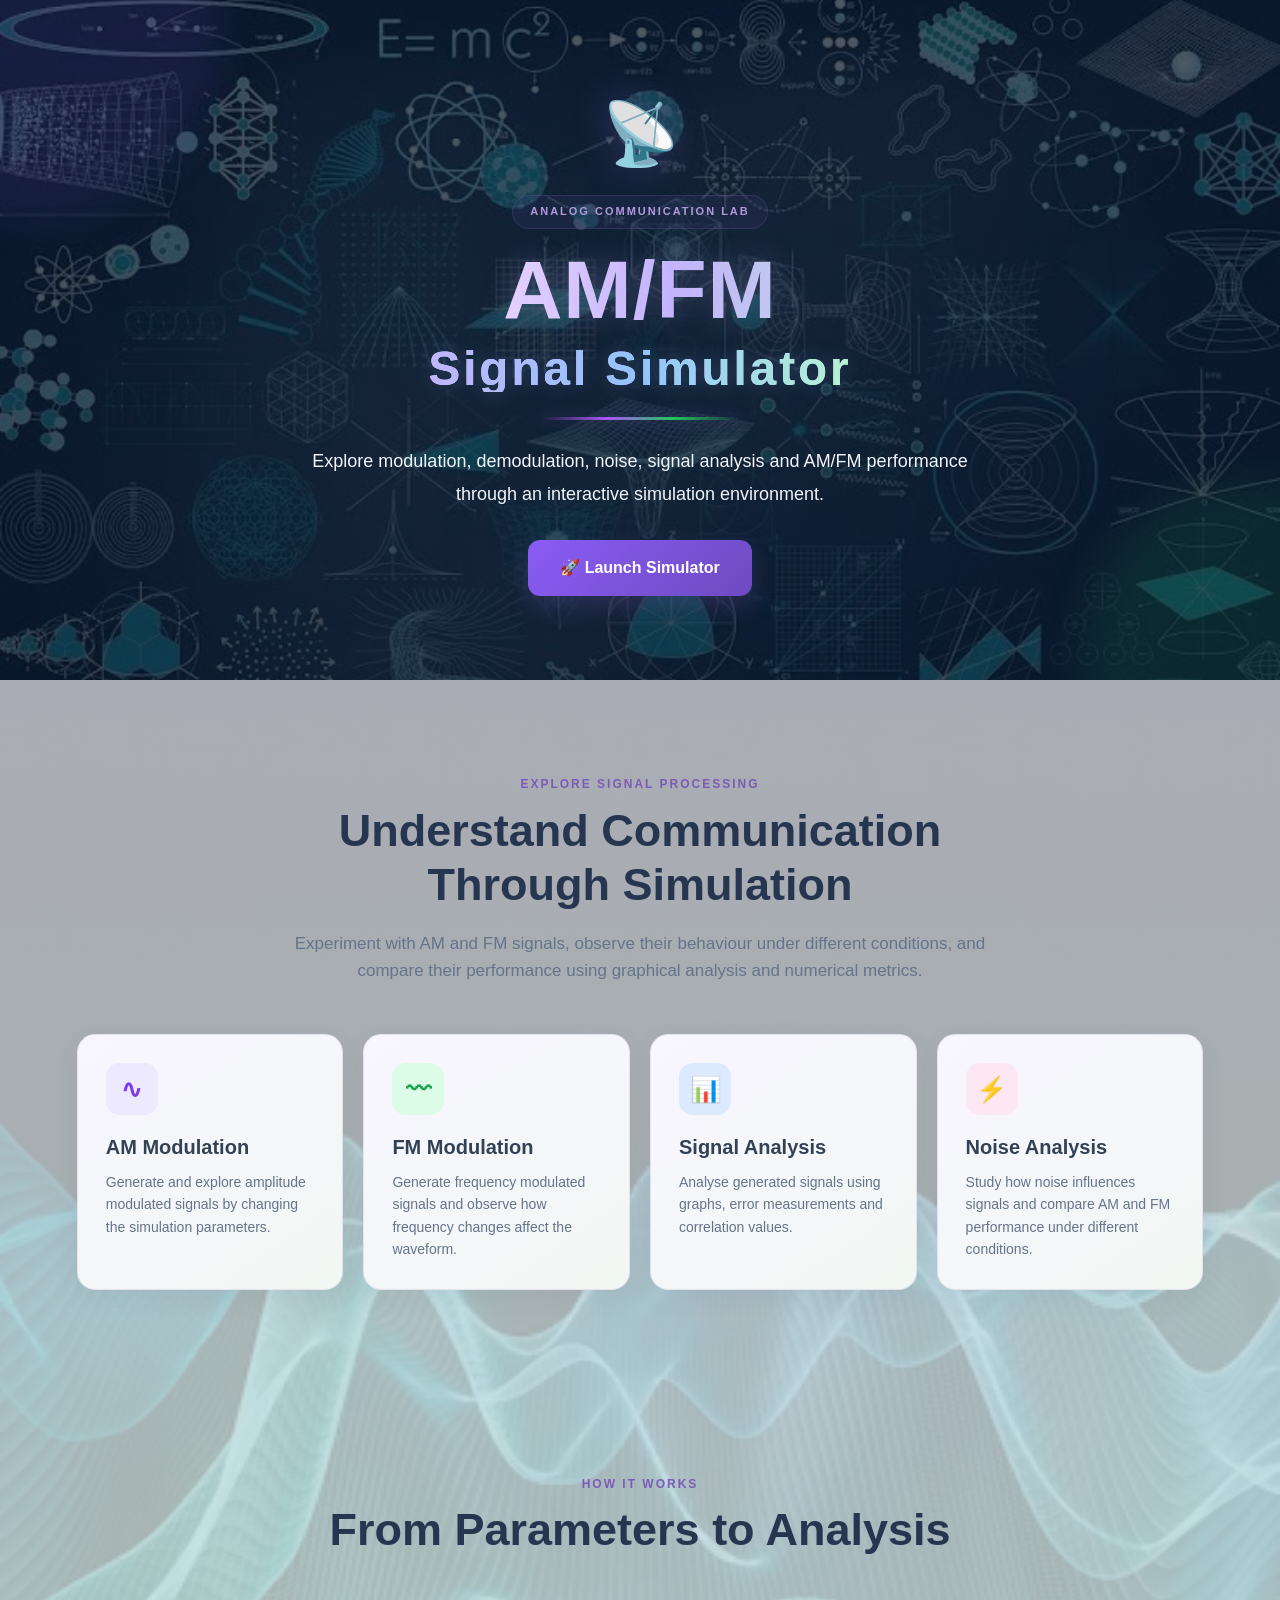
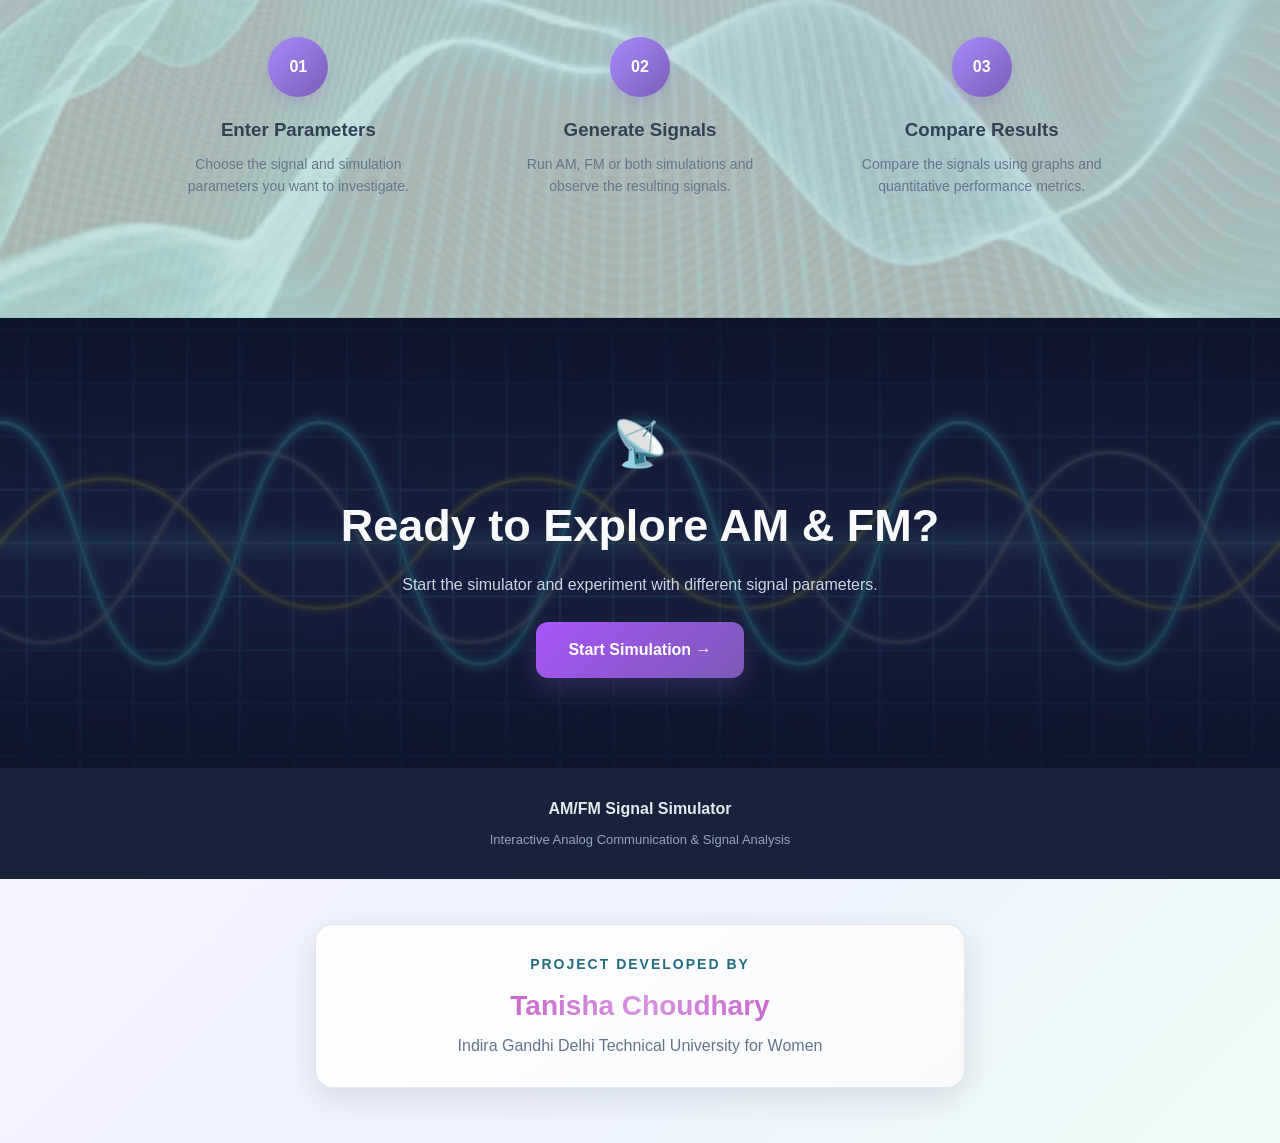
==== commit d4eccd8a: "description" ====
--- a/index.html
+++ b/index.html
@@ -54,7 +54,9 @@
          INTRODUCTION
     =========================================== -->
 
-    <section class="intro">
+    <div class="explore-process-background">
+
+<section class="intro">
 
         <div class="section-heading">
 
@@ -237,10 +239,11 @@
 
     </section>
 
-
-    <!-- ==========================================
-         CALL TO ACTION
-    =========================================== -->
+</div>
+
+<!-- ==========================================
+     CALL TO ACTION
+========================================== -->
 
     <section class="cta">
 
--- a/landing.css
+++ b/landing.css
@@ -48,17 +48,17 @@
     overflow: hidden;
 
     background:
-    radial-gradient(
-        circle at 20% 20%,
-        rgba(168, 85, 247, 0.22),
-        transparent 30%
-    ),
-    radial-gradient(
-        circle at 80% 30%,
-        rgba(34, 197, 94, 0.12),
-        transparent 28%
-    ),
-    #263650;
+        linear-gradient(
+            rgba(8, 18, 35, 0.70),
+            rgba(8, 18, 35, 0.75)
+        ),
+        url("background.jpg.jpeg");
+
+    background-size: cover;
+
+    background-position: center;
+
+    background-repeat: no-repeat;
 
     padding: 80px 20px;
 }
@@ -79,9 +79,11 @@
 
 .hero::before {
     width: 400px;
+
     height: 400px;
 
     left: -180px;
+
     top: -180px;
 
     background:
@@ -92,9 +94,11 @@
 
 .hero::after {
     width: 350px;
+
     height: 350px;
 
     right: -150px;
+
     bottom: -150px;
 
     background:
@@ -169,7 +173,9 @@
 
 .hero h1 {
     display: flex;
+
     flex-direction: column;
+
     align-items: center;
 
     gap: 4px;
@@ -192,6 +198,7 @@
         );
 
     -webkit-background-clip: text;
+
     background-clip: text;
 
     -webkit-text-fill-color: transparent;
@@ -217,6 +224,7 @@
         );
 
     -webkit-background-clip: text;
+
     background-clip: text;
 
     -webkit-text-fill-color: transparent;
@@ -325,29 +333,18 @@
 .intro {
     padding: 90px 6%;
 
-    background:
-        radial-gradient(
-            circle at 10% 20%,
-            rgba(168, 85, 247, 0.12),
-            transparent 28%
-        ),
-        radial-gradient(
-            circle at 90% 70%,
-            rgba(34, 197, 94, 0.10),
-            transparent 28%
-        ),
-        linear-gradient(
-            135deg,
-            #faf8ff,
-            #f5f3ff 50%,
-            #f1faf4
-        );
-
     position: relative;
 
     overflow: hidden;
-}
-
+
+    background: transparent;
+
+    background-size: cover;
+
+    background-position: center;
+
+    background-repeat: no-repeat;
+}
 .section-heading {
     max-width: 750px;
 
@@ -425,6 +422,12 @@
     transition:
         transform 0.2s,
         box-shadow 0.2s;
+
+    text-decoration: none;
+
+    color: inherit;
+
+    cursor: pointer;
 }
 
 .feature-card:hover {
@@ -456,6 +459,7 @@
 
 .feature-icon {
     width: 52px;
+
     height: 52px;
 
     display: flex;
@@ -473,21 +477,25 @@
 
 .feature-icon.purple {
     background: #ede9fe;
+
     color: #7c3aed;
 }
 
 .feature-icon.green {
     background: #dcfce7;
+
     color: #16a34a;
 }
 
 .feature-icon.blue {
     background: #dbeafe;
+
     color: #2563eb;
 }
 
 .feature-icon.pink {
     background: #fce7f3;
+
     color: #db2777;
 }
 
@@ -499,12 +507,13 @@
 .process {
     padding: 90px 6%;
 
-    background:
-        linear-gradient(
-            135deg,
-            #eef2ff,
-            #f4fdf7
-        );
+    background: transparent;
+
+    background-size: cover;
+
+    background-position: center;
+
+    background-repeat: no-repeat;
 }
 
 .steps {
@@ -528,6 +537,7 @@
 
 .step-number {
     width: 60px;
+
     height: 60px;
 
     display: flex;
@@ -581,12 +591,17 @@
     text-align: center;
 
     background:
-        radial-gradient(
-            circle at 50% 0%,
-            rgba(168, 85, 247, 0.15),
-            transparent 40%
+        linear-gradient(
+            rgba(8, 18, 35, 0.72),
+            rgba(8, 18, 35, 0.78)
         ),
-        #263650;
+        url("cta-background.jpg.avif");
+
+    background-size: cover;
+
+    background-position: center;
+
+    background-repeat: no-repeat;
 
     color: white;
 }
@@ -732,6 +747,8 @@
         padding: 65px 6%;
     }
 }
+
+
 /* ==========================================
    DEVELOPER / PROJECT DETAILS
 ========================================== */
@@ -767,7 +784,8 @@
     border-radius: 18px;
 
     border:
-        1px solid rgba(148, 163, 184, 0.25);
+        1px solid
+        rgba(148, 163, 184, 0.25);
 
     box-shadow:
         0 10px 30px
@@ -802,6 +820,7 @@
         );
 
     -webkit-background-clip: text;
+
     background-clip: text;
 
     -webkit-text-fill-color: transparent;
@@ -816,8 +835,17 @@
 
     margin: 0;
 }
-.feature-card {
-    text-decoration: none;
-    color: inherit;
-    cursor: pointer;
+.explore-process-background {
+    background:
+        linear-gradient(
+            rgba(238, 242, 255, 0.70),
+            rgba(236, 253, 245, 0.70)
+        ),
+        url("background_image.avif");
+
+    background-size: cover;
+
+    background-position: center;
+
+    background-repeat: no-repeat;
 }
